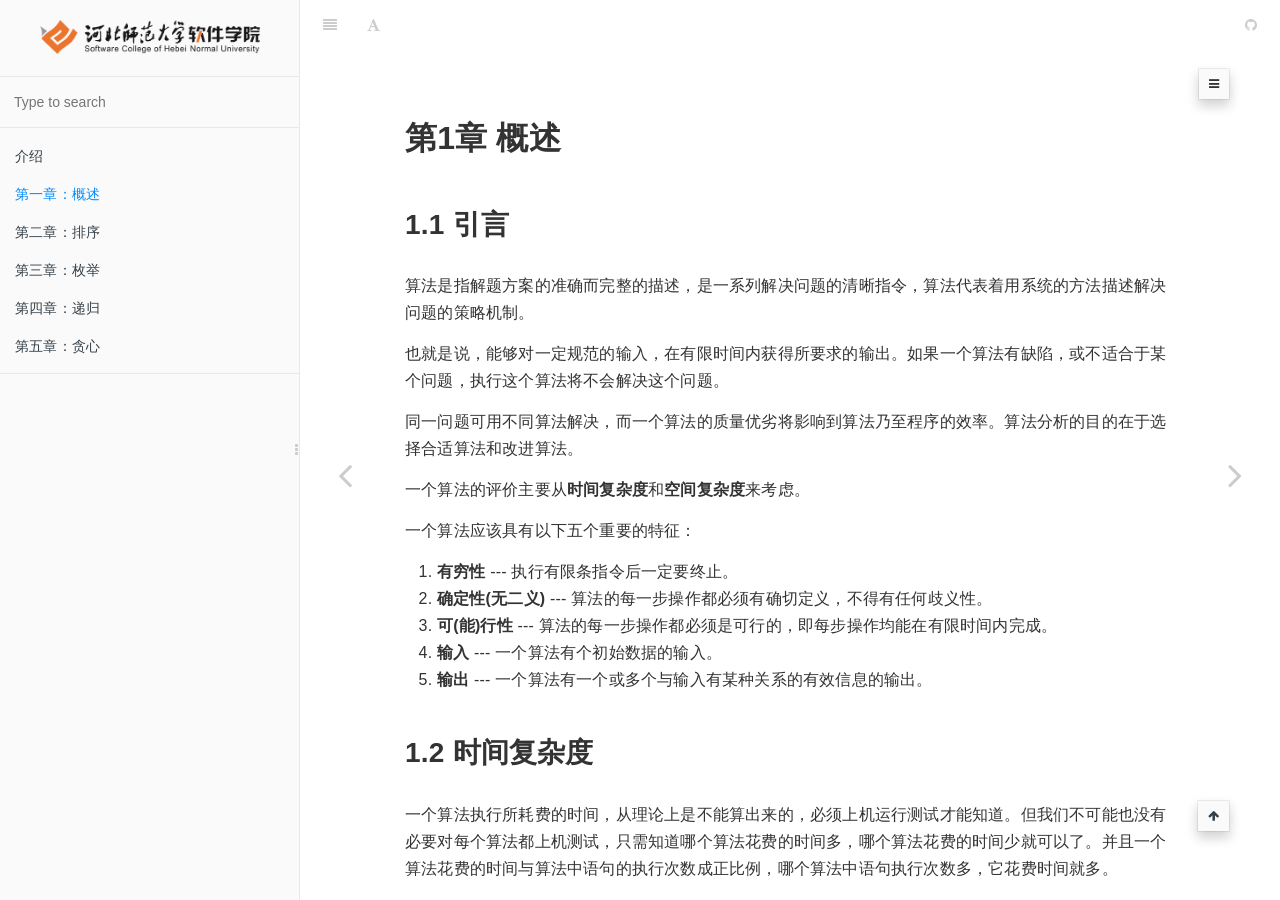
==== slides/ch01.html @ c321160a "add line no" ====
<!DOCTYPE HTML>
<html lang="zh-hans" >
    <head>
        <title>第一章：概述 · 算法分析与设计</title>
        <meta charset="UTF-8">
        <meta http-equiv="X-UA-Compatible" content="IE=edge" />
        <meta content="text/html; charset=utf-8" http-equiv="Content-Type">
        <meta name="description" content="">
        <meta name="generator" content="GitBook 3.0.0">
        <meta name="author" content="Eetze">
        
        
    
    <link rel="stylesheet" href="../gitbook/style.css">

    
            
                
                <link rel="stylesheet" href="../gitbook/gitbook-plugin-folding-chapters/folding-chapters.css">
                
            
                
                <link rel="stylesheet" href="../gitbook/gitbook-plugin-prism/prism-ghcolors.css">
                
            
                
                <link rel="stylesheet" href="../gitbook/gitbook-plugin-splitter/splitter.css">
                
            
                
                <link rel="stylesheet" href="../gitbook/gitbook-plugin-search-plus/search.css">
                
            
                
                <link rel="stylesheet" href="../gitbook/gitbook-plugin-anchor-navigation-ex/style/plugin.css">
                
            
                
                <link rel="stylesheet" href="../gitbook/gitbook-plugin-fancybox/jquery.fancybox.css">
                
            
                
                <link rel="stylesheet" href="../gitbook/gitbook-plugin-fancybox/jquery.fancybox-buttons.css">
                
            
                
                <link rel="stylesheet" href="../gitbook/gitbook-plugin-insert-logo-link-style/plugin.css">
                
            
                
                <link rel="stylesheet" href="../gitbook/gitbook-plugin-tbfed-pagefooter/footer.css">
                
            
                
                <link rel="stylesheet" href="../gitbook/gitbook-plugin-code/plugin.css">
                
            
                
                <link rel="stylesheet" href="../gitbook/gitbook-plugin-click-reveal/click_reveal.css">
                
            
                
                <link rel="stylesheet" href="../gitbook/gitbook-plugin-accordion/accordion.css">
                
            
                
                <link rel="stylesheet" href="../gitbook/gitbook-plugin-fontsettings/website.css">
                
            
        

    

    
        
        <link rel="stylesheet" href="../styles/website.css">
        
    

        
    
    
    
    <meta name="HandheldFriendly" content="true"/>
    <meta name="viewport" content="width=device-width, initial-scale=1, user-scalable=no">
    <meta name="apple-mobile-web-app-capable" content="yes">
    <meta name="apple-mobile-web-app-status-bar-style" content="black">
    <link rel="apple-touch-icon-precomposed" sizes="152x152" href="../gitbook/images/apple-touch-icon-precomposed-152.png">
    <link rel="shortcut icon" href="../gitbook/images/favicon.ico" type="image/x-icon">

    
    <link rel="next" href="ch02.html" />
    
    
    <link rel="prev" href="../" />
    

    
        <link rel="shortcut icon" href='../images/favicon.ico' type="image/x-icon">
    
    
        <link rel="bookmark" href='../images/favicon.ico' type="image/x-icon">
    
    
        <link rel="apple-touch-icon" href='../images/apple-touch-icon.png'>
    
    
        
        <link rel="apple-touch-icon" sizes="120x120" href="../images/apple-touch-icon-120x120.png">
        
        <link rel="apple-touch-icon" sizes="180x180" href="../images/apple-touch-icon-180x180.png">
        
    

    </head>
    <body>
        
<div class="book">
    <div class="book-summary">
        
            
<div id="book-search-input" role="search">
    <input type="text" placeholder="Type to search" />
</div>

            
                <nav role="navigation">
                


<ul class="summary">
    
    

    

    
        
        
    
        <li class="chapter " data-level="1" data-path="../">
            
                <a href="../">
            
                    
                    介绍
            
                </a>
            

            
        </li>
    
        <li class="chapter active" data-level="2" data-path="ch01.html">
            
                <a href="ch01.html">
            
                    
                    第一章：概述
            
                </a>
            

            
        </li>
    
        <li class="chapter " data-level="3" data-path="ch02.html">
            
                <a href="ch02.html">
            
                    
                    第二章：排序
            
                </a>
            

            
        </li>
    
        <li class="chapter " data-level="4" data-path="ch03.html">
            
                <a href="ch03.html">
            
                    
                    第三章：枚举
            
                </a>
            

            
        </li>
    
        <li class="chapter " data-level="5" data-path="ch04.html">
            
                <a href="ch04.html">
            
                    
                    第四章：递归
            
                </a>
            

            
        </li>
    
        <li class="chapter " data-level="6" data-path="ch05.html">
            
                <a href="ch05.html">
            
                    
                    第五章：贪心
            
                </a>
            

            
        </li>
    

    

    <li class="divider"></li>

    <li>
        <a href="https://www.gitbook.com" target="blank" class="gitbook-link">
            Published with GitBook
        </a>
    </li>
</ul>


                </nav>
            
        
    </div>

    <div class="book-body">
        
            <div class="body-inner">
                
                    

<div class="book-header" role="navigation">
    

    <!-- Title -->
    <h1>
        <i class="fa fa-circle-o-notch fa-spin"></i>
        <a href=".." >第一章：概述</a>
    </h1>
</div>




                    <div class="page-wrapper" tabindex="-1" role="main">
                        <div class="page-inner">
                            
<div class="search-plus" id="book-search-results">
    <div class="search-noresults">
    
                                <section class="normal markdown-section">
                                
                                <div id="anchor-navigation-ex-navbar"><i class="fa fa-navicon"></i><ul><li><span class="title-icon "></span><a href="#&#x7B2C;1&#x7AE0;-&#x6982;&#x8FF0;"><b></b>&#x7B2C;1&#x7AE0; &#x6982;&#x8FF0;</a></li><ul><li><span class="title-icon "></span><a href="#11-&#x5F15;&#x8A00;"><b></b>1.1 &#x5F15;&#x8A00;</a></li><li><span class="title-icon "></span><a href="#12-&#x65F6;&#x95F4;&#x590D;&#x6742;&#x5EA6;"><b></b>1.2 &#x65F6;&#x95F4;&#x590D;&#x6742;&#x5EA6;</a></li><li><span class="title-icon "></span><a href="#13-&#x65F6;&#x95F4;&#x590D;&#x6742;&#x5EA6;&#x63A8;&#x5BFC;&#x539F;&#x5219;"><b></b>1.3 &#x65F6;&#x95F4;&#x590D;&#x6742;&#x5EA6;&#x63A8;&#x5BFC;&#x539F;&#x5219;</a></li><li><span class="title-icon "></span><a href="#14-&#x4F8B;&#x9898;"><b></b>1.4 &#x4F8B;&#x9898;</a></li></ul></ul></div><a href="#&#x7B2C;1&#x7AE0;-&#x6982;&#x8FF0;" id="anchorNavigationExGoTop"><i class="fa fa-arrow-up"></i></a><h1 id="&#x7B2C;1&#x7AE0;-&#x6982;&#x8FF0;"><a name="&#x7B2C;1&#x7AE0;-&#x6982;&#x8FF0;" class="anchor-navigation-ex-anchor" href="#&#x7B2C;1&#x7AE0;-&#x6982;&#x8FF0;"><i class="fa fa-link" aria-hidden="true"></i></a>&#x7B2C;1&#x7AE0; &#x6982;&#x8FF0;</h1>
<h2 id="11-&#x5F15;&#x8A00;"><a name="11-&#x5F15;&#x8A00;" class="anchor-navigation-ex-anchor" href="#11-&#x5F15;&#x8A00;"><i class="fa fa-link" aria-hidden="true"></i></a>1.1 &#x5F15;&#x8A00;</h2>
<p>&#x7B97;&#x6CD5;&#x662F;&#x6307;&#x89E3;&#x9898;&#x65B9;&#x6848;&#x7684;&#x51C6;&#x786E;&#x800C;&#x5B8C;&#x6574;&#x7684;&#x63CF;&#x8FF0;&#xFF0C;&#x662F;&#x4E00;&#x7CFB;&#x5217;&#x89E3;&#x51B3;&#x95EE;&#x9898;&#x7684;&#x6E05;&#x6670;&#x6307;&#x4EE4;&#xFF0C;&#x7B97;&#x6CD5;&#x4EE3;&#x8868;&#x7740;&#x7528;&#x7CFB;&#x7EDF;&#x7684;&#x65B9;&#x6CD5;&#x63CF;&#x8FF0;&#x89E3;&#x51B3;&#x95EE;&#x9898;&#x7684;&#x7B56;&#x7565;&#x673A;&#x5236;&#x3002;</p>
<p>&#x4E5F;&#x5C31;&#x662F;&#x8BF4;&#xFF0C;&#x80FD;&#x591F;&#x5BF9;&#x4E00;&#x5B9A;&#x89C4;&#x8303;&#x7684;&#x8F93;&#x5165;&#xFF0C;&#x5728;&#x6709;&#x9650;&#x65F6;&#x95F4;&#x5185;&#x83B7;&#x5F97;&#x6240;&#x8981;&#x6C42;&#x7684;&#x8F93;&#x51FA;&#x3002;&#x5982;&#x679C;&#x4E00;&#x4E2A;&#x7B97;&#x6CD5;&#x6709;&#x7F3A;&#x9677;&#xFF0C;&#x6216;&#x4E0D;&#x9002;&#x5408;&#x4E8E;&#x67D0;&#x4E2A;&#x95EE;&#x9898;&#xFF0C;&#x6267;&#x884C;&#x8FD9;&#x4E2A;&#x7B97;&#x6CD5;&#x5C06;&#x4E0D;&#x4F1A;&#x89E3;&#x51B3;&#x8FD9;&#x4E2A;&#x95EE;&#x9898;&#x3002;</p>
<p>&#x540C;&#x4E00;&#x95EE;&#x9898;&#x53EF;&#x7528;&#x4E0D;&#x540C;&#x7B97;&#x6CD5;&#x89E3;&#x51B3;&#xFF0C;&#x800C;&#x4E00;&#x4E2A;&#x7B97;&#x6CD5;&#x7684;&#x8D28;&#x91CF;&#x4F18;&#x52A3;&#x5C06;&#x5F71;&#x54CD;&#x5230;&#x7B97;&#x6CD5;&#x4E43;&#x81F3;&#x7A0B;&#x5E8F;&#x7684;&#x6548;&#x7387;&#x3002;&#x7B97;&#x6CD5;&#x5206;&#x6790;&#x7684;&#x76EE;&#x7684;&#x5728;&#x4E8E;&#x9009;&#x62E9;&#x5408;&#x9002;&#x7B97;&#x6CD5;&#x548C;&#x6539;&#x8FDB;&#x7B97;&#x6CD5;&#x3002;</p>
<p>&#x4E00;&#x4E2A;&#x7B97;&#x6CD5;&#x7684;&#x8BC4;&#x4EF7;&#x4E3B;&#x8981;&#x4ECE;<strong>&#x65F6;&#x95F4;&#x590D;&#x6742;&#x5EA6;</strong>&#x548C;<strong>&#x7A7A;&#x95F4;&#x590D;&#x6742;&#x5EA6;</strong>&#x6765;&#x8003;&#x8651;&#x3002;</p>
<p>&#x4E00;&#x4E2A;&#x7B97;&#x6CD5;&#x5E94;&#x8BE5;&#x5177;&#x6709;&#x4EE5;&#x4E0B;&#x4E94;&#x4E2A;&#x91CD;&#x8981;&#x7684;&#x7279;&#x5F81;&#xFF1A;</p>
<ol>
<li><strong>&#x6709;&#x7A77;&#x6027;</strong> --- &#x6267;&#x884C;&#x6709;&#x9650;&#x6761;&#x6307;&#x4EE4;&#x540E;&#x4E00;&#x5B9A;&#x8981;&#x7EC8;&#x6B62;&#x3002;</li>
<li><strong>&#x786E;&#x5B9A;&#x6027;(&#x65E0;&#x4E8C;&#x4E49;)</strong> --- &#x7B97;&#x6CD5;&#x7684;&#x6BCF;&#x4E00;&#x6B65;&#x64CD;&#x4F5C;&#x90FD;&#x5FC5;&#x987B;&#x6709;&#x786E;&#x5207;&#x5B9A;&#x4E49;&#xFF0C;&#x4E0D;&#x5F97;&#x6709;&#x4EFB;&#x4F55;&#x6B67;&#x4E49;&#x6027;&#x3002;</li>
<li><strong>&#x53EF;(&#x80FD;)&#x884C;&#x6027;</strong> --- &#x7B97;&#x6CD5;&#x7684;&#x6BCF;&#x4E00;&#x6B65;&#x64CD;&#x4F5C;&#x90FD;&#x5FC5;&#x987B;&#x662F;&#x53EF;&#x884C;&#x7684;&#xFF0C;&#x5373;&#x6BCF;&#x6B65;&#x64CD;&#x4F5C;&#x5747;&#x80FD;&#x5728;&#x6709;&#x9650;&#x65F6;&#x95F4;&#x5185;&#x5B8C;&#x6210;&#x3002;</li>
<li><strong>&#x8F93;&#x5165;</strong> --- &#x4E00;&#x4E2A;&#x7B97;&#x6CD5;&#x6709;<script type="math/tex; ">n(n>=0)</script>&#x4E2A;&#x521D;&#x59CB;&#x6570;&#x636E;&#x7684;&#x8F93;&#x5165;&#x3002;</li>
<li><strong>&#x8F93;&#x51FA;</strong> --- &#x4E00;&#x4E2A;&#x7B97;&#x6CD5;&#x6709;&#x4E00;&#x4E2A;&#x6216;&#x591A;&#x4E2A;&#x4E0E;&#x8F93;&#x5165;&#x6709;&#x67D0;&#x79CD;&#x5173;&#x7CFB;&#x7684;&#x6709;&#x6548;&#x4FE1;&#x606F;&#x7684;&#x8F93;&#x51FA;&#x3002;</li>
</ol>
<h2 id="12-&#x65F6;&#x95F4;&#x590D;&#x6742;&#x5EA6;"><a name="12-&#x65F6;&#x95F4;&#x590D;&#x6742;&#x5EA6;" class="anchor-navigation-ex-anchor" href="#12-&#x65F6;&#x95F4;&#x590D;&#x6742;&#x5EA6;"><i class="fa fa-link" aria-hidden="true"></i></a>1.2 &#x65F6;&#x95F4;&#x590D;&#x6742;&#x5EA6;</h2>
<p>&#x4E00;&#x4E2A;&#x7B97;&#x6CD5;&#x6267;&#x884C;&#x6240;&#x8017;&#x8D39;&#x7684;&#x65F6;&#x95F4;&#xFF0C;&#x4ECE;&#x7406;&#x8BBA;&#x4E0A;&#x662F;&#x4E0D;&#x80FD;&#x7B97;&#x51FA;&#x6765;&#x7684;&#xFF0C;&#x5FC5;&#x987B;&#x4E0A;&#x673A;&#x8FD0;&#x884C;&#x6D4B;&#x8BD5;&#x624D;&#x80FD;&#x77E5;&#x9053;&#x3002;&#x4F46;&#x6211;&#x4EEC;&#x4E0D;&#x53EF;&#x80FD;&#x4E5F;&#x6CA1;&#x6709;&#x5FC5;&#x8981;&#x5BF9;&#x6BCF;&#x4E2A;&#x7B97;&#x6CD5;&#x90FD;&#x4E0A;&#x673A;&#x6D4B;&#x8BD5;&#xFF0C;&#x53EA;&#x9700;&#x77E5;&#x9053;&#x54EA;&#x4E2A;&#x7B97;&#x6CD5;&#x82B1;&#x8D39;&#x7684;&#x65F6;&#x95F4;&#x591A;&#xFF0C;&#x54EA;&#x4E2A;&#x7B97;&#x6CD5;&#x82B1;&#x8D39;&#x7684;&#x65F6;&#x95F4;&#x5C11;&#x5C31;&#x53EF;&#x4EE5;&#x4E86;&#x3002;&#x5E76;&#x4E14;&#x4E00;&#x4E2A;&#x7B97;&#x6CD5;&#x82B1;&#x8D39;&#x7684;&#x65F6;&#x95F4;&#x4E0E;&#x7B97;&#x6CD5;&#x4E2D;&#x8BED;&#x53E5;&#x7684;&#x6267;&#x884C;&#x6B21;&#x6570;&#x6210;&#x6B63;&#x6BD4;&#x4F8B;&#xFF0C;&#x54EA;&#x4E2A;&#x7B97;&#x6CD5;&#x4E2D;&#x8BED;&#x53E5;&#x6267;&#x884C;&#x6B21;&#x6570;&#x591A;&#xFF0C;&#x5B83;&#x82B1;&#x8D39;&#x65F6;&#x95F4;&#x5C31;&#x591A;&#x3002;</p>
<p>&#x6211;&#x4EEC;&#x628A;<strong>&#x95EE;&#x9898;&#x7684;&#x89C4;&#x6A21;</strong>&#x79F0;&#x4E4B;&#x4E3A;  <script type="math/tex; ">n</script> &#xFF0C;&#x4F8B;&#x5982;&#x6392;&#x5E8F;&#x95EE;&#x9898;&#x4E2D; <script type="math/tex; ">n</script> &#x4E3A;&#x6392;&#x5E8F;&#x5143;&#x7D20;&#x4E2A;&#x6570;&#x3001;&#x56FE;&#x7684;&#x95EE;&#x9898;&#x4E2D; <script type="math/tex; ">n</script> &#x662F;&#x56FE;&#x7684;&#x9876;&#x70B9;&#x6570;&#x3001;&#x77E9;&#x9635;&#x4E2D;&#x7684; <script type="math/tex; ">n</script> &#x4E3A;&#x77E9;&#x9635;&#x7684;&#x9636;&#x6570;&#x7B49;&#xFF0C;&#x5F53; <script type="math/tex; ">n</script> &#x4E0D;&#x65AD;&#x53D8;&#x5316;&#x65F6;&#xFF0C;&#x82B1;&#x8D39;&#x65F6;&#x95F4;&#x4E5F;&#x4F1A;&#x4E0D;&#x65AD;&#x53D8;&#x5316;&#xFF0C;&#x5F53;&#x6211;&#x4EEC;&#x60F3;&#x77E5;&#x9053;&#x5B83;&#x53D8;&#x5316;&#x65F6;&#x5448;&#x73B0;&#x4EC0;&#x4E48;&#x89C4;&#x5F8B;&#x65F6;&#xFF0C;&#x6211;&#x4EEC;&#x5F15;&#x5165;&#x65F6;&#x95F4;&#x590D;&#x6742;&#x5EA6;&#x6982;&#x5FF5;&#x3002; </p>
<p>&#x4E00;&#x822C;&#x60C5;&#x51B5;&#x4E0B;&#xFF0C;&#x7B97;&#x6CD5;&#x4E2D;&#x57FA;&#x672C;&#x64CD;&#x4F5C;&#x91CD;&#x590D;&#x6267;&#x884C;&#x7684;&#x6B21;&#x6570;&#x662F;&#x95EE;&#x9898;&#x89C4;&#x6A21; <script type="math/tex; ">n</script> &#x7684;&#x67D0;&#x4E2A;&#x51FD;&#x6570;<script type="math/tex; ">f(n)</script>&#xFF0C;&#x7B97;&#x6CD5;&#x7684;&#x65F6;&#x95F4;&#x5EA6;&#x91CF;&#x8BB0;&#x4F5C;
<script type="math/tex; ">
T(n) = O(f(n))
</script>
&#x8868;&#x793A;&#x968F;&#x7740;&#x95EE;&#x9898;&#x89C4;&#x6A21; <script type="math/tex; ">n</script> &#x7684;&#x589E;&#x5927;&#xFF0C;&#x7B97;&#x6CD5;&#x6267;&#x884C;&#x65F6;&#x95F4;&#x7684;&#x589E;&#x957F;&#x7387;&#x548C; <script type="math/tex; ">f(n)</script> &#x7684;&#x589E;&#x957F;&#x7387;&#x76F8;&#x540C;&#xFF0C;&#x79F0;&#x4F5C;&#x7B97;&#x6CD5;&#x7684;<strong>&#x6E10;&#x8FDB;&#x65F6;&#x95F4;&#x590D;&#x6742;&#x5EA6;</strong>&#xFF0C;&#x7B80;&#x79F0;<strong>&#x65F6;&#x95F4;&#x590D;&#x6742;&#x5EA6;</strong>&#x3002;</p>
<h2 id="13-&#x65F6;&#x95F4;&#x590D;&#x6742;&#x5EA6;&#x63A8;&#x5BFC;&#x539F;&#x5219;"><a name="13-&#x65F6;&#x95F4;&#x590D;&#x6742;&#x5EA6;&#x63A8;&#x5BFC;&#x539F;&#x5219;" class="anchor-navigation-ex-anchor" href="#13-&#x65F6;&#x95F4;&#x590D;&#x6742;&#x5EA6;&#x63A8;&#x5BFC;&#x539F;&#x5219;"><i class="fa fa-link" aria-hidden="true"></i></a>1.3 &#x65F6;&#x95F4;&#x590D;&#x6742;&#x5EA6;&#x63A8;&#x5BFC;&#x539F;&#x5219;</h2>
<ol>
<li>&#x5982;&#x679C;&#x8FD0;&#x884C;&#x65F6;&#x95F4;&#x662F;&#x5E38;&#x6570;&#x91CF;&#x7EA7;&#xFF0C;&#x7528;&#x5E38;&#x6570;1&#x8868;&#x793A;&#xFF1B;</li>
<li>&#x53EA;&#x4FDD;&#x7559;&#x65F6;&#x95F4;&#x51FD;&#x6570;&#x4E2D;&#x7684;&#x6700;&#x9AD8;&#x9636;&#x9879;&#xFF1B;</li>
<li>&#x5982;&#x679C;&#x6700;&#x9AD8;&#x9636;&#x9879;&#x5B58;&#x5728;&#xFF0C;&#x5219;&#x7701;&#x53BB;&#x6700;&#x9AD8;&#x9636;&#x9879;&#x524D;&#x9762;&#x7684;&#x7CFB;&#x6570;&#x3002;</li>
</ol>
<h2 id="14-&#x4F8B;&#x9898;"><a name="14-&#x4F8B;&#x9898;" class="anchor-navigation-ex-anchor" href="#14-&#x4F8B;&#x9898;"><i class="fa fa-link" aria-hidden="true"></i></a>1.4 &#x4F8B;&#x9898;</h2>
<blockquote>
<p>&#x95EE;&#x9898;&#xFF1A;&#x4E00;&#x4E2A;&#x6709;&#x5E8F;&#x6570;&#x7EC4;A&#xFF0C;&#x53E6;&#x4E00;&#x4E2A;&#x65E0;&#x5E8F;&#x6570;&#x7EC4;B&#xFF0C;&#x8BF7;&#x6253;&#x5370;B&#x4E2D;&#x7684;&#x6240;&#x6709;&#x4E0D;&#x5728;A&#x4E2D;&#x7684;&#x6570;&#xFF0C;A&#x6570;&#x7EC4;&#x957F;&#x5EA6;&#x4E3A;N&#xFF0C;B&#x6570;&#x7EC4;&#x957F;&#x5EA6;&#x4E3A;M&#x3002;</p>
</blockquote>
<ul>
<li><p>&#x7B97;&#x6CD5;1&#xFF1A;&#x5BF9;&#x4E8E;&#x6570;&#x7EC4;B&#x4E2D;&#x7684;&#x6BCF;&#x4E00;&#x4E2A;&#x6570;&#xFF0C;&#x90FD;&#x5728;A&#x4E2D;&#x901A;&#x8FC7;&#x904D;&#x5386;&#x7684;&#x65B9;&#x5F0F;&#x627E;&#x4E00;&#x4E0B;&#x3002;</p>
</li>
<li><p>&#x7B97;&#x6CD5;2&#xFF1A;&#x5BF9;&#x4E8E;&#x6570;&#x7EC4;B&#x4E2D;&#x7684;&#x6BCF;&#x4E00;&#x4E2A;&#x6570;&#xFF0C;&#x90FD;&#x5728;A&#x4E2D;&#x901A;&#x8FC7;&#x4E8C;&#x5206;&#x7684;&#x65B9;&#x5F0F;&#x627E;&#x4E00;&#x4E0B;&#x3002;</p>
</li>
<li><p>&#x7B97;&#x6CD5;3&#xFF1A;&#x5148;&#x628A;&#x6570;&#x7EC4;B&#x6392;&#x5E8F;&#xFF0C;&#x7136;&#x540E;&#x7528;&#x7C7B;&#x4F3C;&#x5916;&#x6392;&#x7684;&#x65B9;&#x5F0F;&#x6253;&#x5370;&#x6240;&#x6709;&#x4E0D;&#x5728;A&#x4E2D;&#x51FA;&#x73B0;&#x7684;&#x6570;&#x3002;</p>
</li>
</ul>
<p>&#x65F6;&#x95F4;&#x590D;&#x6742;&#x5EA6;&#xFF1A;</p>
<ul>
<li>&#x7B97;&#x6CD5;1&#x65F6;&#x95F4;&#x590D;&#x6742;&#x5EA6;&#xFF1A;<script type="math/tex; ">O(M*N)</script></li>
<li>&#x7B97;&#x6CD5;2&#x65F6;&#x95F4;&#x590D;&#x6742;&#x5EA6;&#xFF1A;<script type="math/tex; ">O(M*\log_2^N)</script></li>
<li><p>&#x7B97;&#x6CD5;3&#x65F6;&#x95F4;&#x590D;&#x6742;&#x5EA6;&#xFF1A;<script type="math/tex; ">O(M*\log_2^M + M + N)</script></p>
<ul>
<li><p>&#x5BF9;&#x6570;&#x7EC4;A&#x4E2D;M&#x4E2A;&#x6570;&#x6392;&#x5E8F;&#x65F6;&#x95F4;&#x590D;&#x6742;&#x5EA6;&#xFF1A;<script type="math/tex; ">O(M*\log_2^M)</script></p>
</li>
<li><p>&#x7C7B;&#x4F3C;&#x4E8E;&#x5916;&#x6392;&#x65B9;&#x5F0F;&#x6253;&#x5370;&#x4E0D;&#x5728;&#x6570;&#x7EC4;A&#x4E2D;&#x7684;&#x6570;&#x65F6;&#x95F4;&#x590D;&#x6742;&#x5EA6;&#xFF1A;<script type="math/tex; ">O(M+N)</script></p>
<p>&#x4F8B;&#x5982;&#xFF1A;A[1, 3, 4, 5, 6]&#x3001;B[8, 2, 5, 3]&#xFF0C;B&#x6392;&#x5E8F;&#x540E;&#x53D8;&#x4E3A;[2, 3, 5, 8]&#x3002;</p>
<pre class="language-"><code>   i
   &#x2193;
A: 1  3  4  5  6
B: 2  3  5  8
   &#x2191;
   j
</code></pre><pre class="language-"><code class="lang-cpp"><span class="token keyword">for</span><span class="token punctuation">(</span>i<span class="token operator">=</span><span class="token number">0</span><span class="token punctuation">,</span>j<span class="token operator">=</span><span class="token number">0</span><span class="token punctuation">;</span> i<span class="token operator">&lt;</span>A<span class="token punctuation">.</span>length <span class="token operator">&amp;&amp;</span> j<span class="token operator">&lt;</span>B<span class="token punctuation">.</span>length<span class="token punctuation">;</span> <span class="token punctuation">)</span> <span class="token punctuation">{</span>
    <span class="token keyword">if</span> <span class="token punctuation">(</span>B<span class="token punctuation">[</span>j<span class="token punctuation">]</span> <span class="token operator">&lt;</span> A<span class="token punctuation">[</span>i<span class="token punctuation">]</span><span class="token punctuation">)</span>
        &#x6253;&#x5370;B<span class="token punctuation">[</span>j<span class="token punctuation">]</span><span class="token punctuation">,</span> j<span class="token operator">++</span>
    <span class="token keyword">else</span> <span class="token keyword">if</span> <span class="token punctuation">(</span>B<span class="token punctuation">[</span>j<span class="token punctuation">]</span> <span class="token operator">==</span> A<span class="token punctuation">[</span>i<span class="token punctuation">]</span><span class="token punctuation">)</span>
        i<span class="token operator">++</span><span class="token punctuation">,</span> j<span class="token operator">++</span>
    <span class="token keyword">else</span>
        i<span class="token operator">++</span>
<span class="token punctuation">}</span>
<span class="token keyword">if</span><span class="token punctuation">(</span>i<span class="token operator">&gt;=</span>A<span class="token punctuation">.</span>length<span class="token punctuation">)</span>
    &#x6253;&#x5370;B<span class="token punctuation">[</span>j<span class="token punctuation">]</span>&#x540E;&#x9762;&#x6240;&#x6709;&#x5143;&#x7D20;<span class="token punctuation">;</span>
</code></pre>
</li>
</ul>
</li>
</ul>
<footer class="page-footer"><span class="copyright">Copyright &#xA9; eetze 2019 all right reserved&#xFF0C;powered by Gitbook</span><span class="footer-modification">File Modify: 
2019-10-06 17:10:55
</span></footer>
                                
                                </section>
                            
    </div>
    <div class="search-results">
        <div class="has-results">
            
            <h1 class="search-results-title"><span class='search-results-count'></span> results matching "<span class='search-query'></span>"</h1>
            <ul class="search-results-list"></ul>
            
        </div>
        <div class="no-results">
            
            <h1 class="search-results-title">No results matching "<span class='search-query'></span>"</h1>
            
        </div>
    </div>
</div>

                        </div>
                    </div>
                
            </div>

            
                
                <a href="../" class="navigation navigation-prev " aria-label="Previous page: 介绍">
                    <i class="fa fa-angle-left"></i>
                </a>
                
                
                <a href="ch02.html" class="navigation navigation-next " aria-label="Next page: 第二章：排序">
                    <i class="fa fa-angle-right"></i>
                </a>
                
            
        
    </div>

    <script>
        var gitbook = gitbook || [];
        gitbook.push(function() {
            gitbook.page.hasChanged({"page":{"title":"第一章：概述","level":"2","depth":0,"next":{"title":"第二章：排序","level":"3","depth":0,"path":"slides/ch02.md","ref":"slides/ch02.md","articles":[]},"previous":{"title":"介绍","level":"1","depth":0,"path":"README.md","ref":"README.md","articles":[]},"dir":"ltr"},"config":{"plugins":["favicon","-sharing","folding-chapters","-highlight","prism","prism-themes","splitter","-lunr","-search","search-plus","github","anchor-navigation-ex","fancybox","insert-logo-link-style","mathjax","tbfed-pagefooter@^0.0.1","code","click-reveal","accordion","livereload"],"styles":{"website":"styles/website.css"},"pluginsConfig":{"tbfed-pagefooter":{"copyright":"Copyright © eetze 2019"},"prism":{"css":["prism-themes/themes/prism-ghcolors.css"],"lang":{"Java":"java","XML":"xml"}},"fancybox":{"helpers":{"buttons":{}}},"github":{"url":"https://github.com/edu2act/course-algorithm"},"livereload":{},"splitter":{},"accordion":{},"insert-logo-link-style":{"src":"images/logo.png","style":"background: none; width: 220px;","link":"http://github.com/edu2act","target":""},"code":{"copyButtons":true},"fontsettings":{"theme":"white","family":"sans","size":2},"folding-chapters":{},"click-reveal":{},"anchor-navigation-ex":{"associatedWithSummary":false,"showLevel":false,"multipleH1":false,"float":{"floatIcon":"fa fa-navicon","level1Icon":"","level2Icon":"","level3Icon":"","showLevelIcon":false},"mode":"float","pageTop":{"level1Icon":"","level2Icon":"","level3Icon":"","showLevelIcon":false},"printLog":false,"showGoTop":true},"favicon":{"shortcut":"images/favicon.ico","bookmark":"images/favicon.ico","appleTouch":"images/apple-touch-icon.png","appleTouchMore":{"120x120":"images/apple-touch-icon-120x120.png","180x180":"images/apple-touch-icon-180x180.png"}},"prism-themes":{},"mathjax":{"forceSVG":false,"version":"2.6-latest"},"theme-default":{"showLevel":false,"styles":{"website":"styles/website.css","pdf":"styles/pdf.css","epub":"styles/epub.css","mobi":"styles/mobi.css","ebook":"styles/ebook.css","print":"styles/print.css"}},"search-plus":{}},"theme":"default","author":"Eetze","pdf":{"pageNumbers":true,"fontSize":12,"fontFamily":"Arial","paperSize":"a4","chapterMark":"pagebreak","pageBreaksBefore":"/","margin":{"right":62,"left":62,"top":56,"bottom":56}},"structure":{"langs":"LANGS.md","readme":"README.md","glossary":"GLOSSARY.md","summary":"SUMMARY.md"},"variables":{},"title":"算法分析与设计","language":"zh-hans","gitbook":">=3.0.0","description":"算法分析与设计"},"file":{"path":"slides/ch01.md","mtime":"2019-10-06T09:10:55.031Z","type":"markdown"},"gitbook":{"version":"3.0.0","time":"2019-10-08T08:25:21.121Z"},"basePath":"..","book":{"language":""}});
        });
    </script>
</div>

        
    <script src="../gitbook/gitbook.js"></script>
    <script src="../gitbook/theme.js"></script>
    
        
        <script src="../gitbook/gitbook-plugin-folding-chapters/folding-chapters.js"></script>
        
    
        
        <script src="../gitbook/gitbook-plugin-splitter/splitter.js"></script>
        
    
        
        <script src="../gitbook/gitbook-plugin-search-plus/jquery.mark.min.js"></script>
        
    
        
        <script src="../gitbook/gitbook-plugin-search-plus/search.js"></script>
        
    
        
        <script src="../gitbook/gitbook-plugin-github/plugin.js"></script>
        
    
        
        <script src="../gitbook/gitbook-plugin-fancybox/jquery.min.js"></script>
        
    
        
        <script src="../gitbook/gitbook-plugin-fancybox/jquery.mousewheel.pack.js"></script>
        
    
        
        <script src="../gitbook/gitbook-plugin-fancybox/jquery.fancybox.pack.js"></script>
        
    
        
        <script src="../gitbook/gitbook-plugin-fancybox/jquery.fancybox-buttons.js"></script>
        
    
        
        <script src="../gitbook/gitbook-plugin-fancybox/plugin.js"></script>
        
    
        
        <script src="../gitbook/gitbook-plugin-insert-logo-link-style/plugin.js"></script>
        
    
        
        <script src="https://cdn.mathjax.org/mathjax/2.6-latest/MathJax.js?config=TeX-AMS-MML_HTMLorMML"></script>
        
    
        
        <script src="../gitbook/gitbook-plugin-mathjax/plugin.js"></script>
        
    
        
        <script src="../gitbook/gitbook-plugin-code/plugin.js"></script>
        
    
        
        <script src="../gitbook/gitbook-plugin-click-reveal/click_reveal.js"></script>
        
    
        
        <script src="../gitbook/gitbook-plugin-accordion/accordionSelector.js"></script>
        
    
        
        <script src="../gitbook/gitbook-plugin-livereload/plugin.js"></script>
        
    
        
        <script src="../gitbook/gitbook-plugin-fontsettings/buttons.js"></script>
        
    

    </body>
</html>
---- gitbook/gitbook-plugin-folding-chapters/folding-chapters.css ----
.book .book-summary .chapter > .articles {
	overflow: hidden;
	max-height: 0px;
}

.book .book-summary .chapter.expanded > .articles {
	max-height: 9999px;
}

.book .book-summary ul.summary li a,
.book .book-summary ul.summary li span {
	cursor: pointer;
}

.book .book-summary .exc-trigger:before {
  	content: "\f054";
}

.book .book-summary .expanded > a .exc-trigger:before,
.book .book-summary .expanded > span .exc-trigger:before {
	content: "\f078";
}
---- gitbook/gitbook-plugin-splitter/splitter.css ----
.divider-content-summary {
    position: absolute;
    top: 0;
    right: 0;
    height: 100%;
    width: 5px;
	display: table;
	cursor: col-resize;
    color: #ccc;
    -webkit-transition: color 350ms ease;
    -moz-transition: color 350ms ease;
    -o-transition: color 350ms ease;
    transition: color 350ms ease
}
.divider-content-summary:hover {
    color: #444;
}
    .divider-content-summary__icon {
        display: table-cell;
        vertical-align: middle;
        text-align: center;
    }
---- gitbook/gitbook-plugin-search-plus/search.css ----
/*
    This CSS only styled the search results section, not the search input
    It defines the basic interraction to hide content when displaying results, etc
*/
#book-search-input {
  background: inherit;
}
#book-search-results .search-results {
  display: none;
}
#book-search-results .search-results ul.search-results-list {
  list-style-type: none;
  padding-left: 0;
}
#book-search-results .search-results ul.search-results-list li {
  margin-bottom: 1.5rem;
  padding-bottom: 0.5rem;
  /* Highlight results */
}
#book-search-results .search-results ul.search-results-list li p em {
  background-color: rgba(255, 220, 0, 0.4);
  font-style: normal;
}
#book-search-results .search-results .no-results {
  display: none;
}
#book-search-results.open .search-results {
  display: block;
}
#book-search-results.open .search-noresults {
  display: none;
}
#book-search-results.no-results .search-results .has-results {
  display: none;
}
#book-search-results.no-results .search-results .no-results {
  display: block;
}
#book-search-results span.search-highlight-keyword {
  background: #ff0;
}
#book-search-results.search-plus .search-results .has-results .search-results-item {
  color: inherit;
}
---- gitbook/gitbook-plugin-anchor-navigation-ex/style/plugin.css ----
/** 浮动导航 */
#anchor-navigation-ex-navbar {
    background-color: #fafafa;
    border: 1px solid rgba(0, 0, 0, .07);
    border-radius: 1px;
    -webkit-box-shadow: 0 6px 12px rgba(0, 0, 0, .175);
    box-shadow: 0 6px 12px rgba(0, 0, 0, .175);
    background-clip: padding-box;
    padding: 5px 10px;
    position: fixed;
    /*background-color: rgba(255,255,255,0.98);*/
    right: 50px;
    top: 68px;
    font-size: 12px;
    white-space: nowrap;
    z-index: 999;
    cursor: pointer;
    text-align: right;
    max-height: 70%;
    overflow-y: auto;
    overflow-x: hidden;
}

#anchor-navigation-ex-navbar ul {
    display: none;
    text-align: left;
    padding-right: 10px;
    padding-left: 10px;
    list-style-type: none;
}

#anchor-navigation-ex-navbar:hover ul {
    display: block;
}

#anchor-navigation-ex-navbar ul li a {
    text-decoration: none;
    border-bottom: none;
    font-size: 14px;
    color: #364149;
    background: 0 0;
    text-overflow: ellipsis;
    overflow: hidden;
    white-space: nowrap;
    position: relative;
}

#anchor-navigation-ex-navbar ul li a:hover {
    text-decoration: underline;
}

#anchor-navigation-ex-navbar ul li .title-icon {
    padding-right: 4px;
}

/*对应官网皮肤主题颜色*/
.book.color-theme-1 #anchor-navigation-ex-navbar {
    background-color: #111111;
    border-color: #7e888b;
    color: #afa790;
}

.book.color-theme-1 #anchor-navigation-ex-navbar ul li a {
    color: #877f6a;
}

.book.color-theme-2 #anchor-navigation-ex-navbar {
    background-color: #2d3143;
    border-color: #272a3a;
    color: #bcc1d2;
}

.book.color-theme-2 #anchor-navigation-ex-navbar ul li a {
    color: #c1c6d7;
}

/* 返回顶部 */
#anchorNavigationExGoTop {
    position: fixed;
    right: 50px;
    bottom: 68px;
    background-color: #fafafa;
    border: 1px solid rgba(0, 0, 0, .07);
    border-radius: 1px;
    -webkit-box-shadow: 0 6px 12px rgba(0, 0, 0, .175);
    box-shadow: 0 6px 12px rgba(0, 0, 0, .175);
    background-clip: padding-box;
    z-index: 999;
    cursor: pointer;
    font-size: 12px;
    padding: 5px 10px;
    color: #364149;
}
/*对应官网皮肤主题颜色*/
.book.color-theme-1 #anchorNavigationExGoTop {
    background-color: #111111;
    border-color: #7e888b;
    color: #afa790;
}

.book.color-theme-2 #anchorNavigationExGoTop {
    background-color: #2d3143;
    border-color: #272a3a;
    color: #bcc1d2;
}

a.anchor-navigation-ex-anchor {
    color: inherit !important;
    display: none;
    margin-left: -30px;
    padding-left: 40px;
    cursor: pointer;
    position: absolute;
    top: 0;
    left: 0;
    bottom: 0;
}

a.anchor-navigation-ex-anchor i {
    margin-left: -30px;
    /*color: #000;*/
    vertical-align: middle;
    font-size: 16px !important;
}

h1, h2, h3, h4, h5, h6 {
    position: relative;
}

h1:hover a.anchor-navigation-ex-anchor, h2:hover a.anchor-navigation-ex-anchor, h3:hover a.anchor-navigation-ex-anchor,
h4:hover a.anchor-navigation-ex-anchor, h5:hover a.anchor-navigation-ex-anchor, h6:hover a.anchor-navigation-ex-anchor {
    display: inline-block;
}

.book .book-body .page-wrapper .page-inner section.normal {
    overflow: visible;
}

/* 页面内顶部固定导航  */
#anchor-navigation-ex-pagetop-navbar{
    border: 1px solid rgba(0, 0, 0, .07);
    border-radius: 1px;
    background-clip: padding-box;
    padding: 5px 10px;
    background-color: #fafafa;
    font-size: 12px;
}

#anchor-navigation-ex-pagetop-navbar ul {
    text-align: left;
    padding-right: 10px;
    padding-left: 10px;
    list-style-type: none;
}

#anchor-navigation-ex-pagetop-navbar:hover ul {
    display: block;
}

#anchor-navigation-ex-pagetop-navbar ul li a {
    text-decoration: none;
    border-bottom: none;
    font-size: 14px;
    color: #364149;
    background: 0 0;
    text-overflow: ellipsis;
    overflow: hidden;
    white-space: nowrap;
    position: relative;
}

#anchor-navigation-ex-pagetop-navbar ul li a:hover {
    text-decoration: underline;
}

#anchor-navigation-ex-pagetop-navbar ul li .title-icon {
    padding-right: 4px;
}

/*对应官网皮肤主题颜色*/
.book.color-theme-1 #anchor-navigation-ex-pagetop-navbar {
    background-color: #111111;
    border-color: #7e888b;
    color: #afa790;
}

.book.color-theme-1 #anchor-navigation-ex-pagetop-navbar ul li a {
    color: #877f6a;
}

.book.color-theme-2 #anchor-navigation-ex-pagetop-navbar {
    background-color: #2d3143;
    border-color: #272a3a;
    color: #bcc1d2;
}

.book.color-theme-2 #anchor-navigation-ex-pagetop-navbar ul li a {
    color: #c1c6d7;
}
---- gitbook/gitbook-plugin-insert-logo-link-style/plugin.css ----
.book .book-summary .book-logo {
    display: block;
    text-align: center;
    padding: 20px;
}
---- gitbook/gitbook-plugin-tbfed-pagefooter/footer.css ----
.page-footer {
  margin-top: 50px;
  border-top: 1px solid #ccc;
  overflow: hidden;
  padding: 10px 0;
  font-size: 12px;
  color: #808080;
}
.page-footer a {
  color: #808080!important;
  text-decoration: underline!important;
}
.footer-modification {
  float: right;
}
---- gitbook/gitbook-plugin-code/plugin.css ----
#code-textarea {
  height: 0;
  position: fixed;
  top: -1000px;
  width: 0;
}

.code-wrapper {
  position: relative;
}

.code-wrapper i {
  color: #c1c7cd;
  cursor: pointer;
  font-size: 12px;
  font-weight: bold;
  position: absolute;
  right: 1em;
  top: 1em;
}

.code-wrapper pre {
  background: #f7f8f9;
  border-radius: 3px;
  counter-reset: line;
  font-size: 15px;
}

.code-wrapper pre > code > span.code-line:before {
  counter-increment: line;
  color: #c1c7cd;
  content: counter(line);
  display: inline-block;
  font-size: 12px;
  margin-right: 1.5em;
  width: 1em;
}
---- gitbook/gitbook-plugin-accordion/accordion.css ----
.accordion {
	max-height: 500px;
	margin-bottom: 5px;
	border: 1px solid #e8e8e8;
	overflow: hidden;
	transition: max-height 250ms ease-out;
}

.accordionClose {
	max-height: 32px;
}

.accordionButton {
	display: flex;
	justify-content: space-between;
	height: 30px;
	padding: 2px 10px 0px 10px;
	background-color: #fafafa;
	border: 0px;
	text-align: left;
	cursor: pointer;
}

.accordionTitle {
	display: flex;
	align-items: center;
	color: #808080;
}

.accordionSpinnerBox {
	padding-top: 10px;
	transform: rotate(0deg);
	transition: all 250ms linear;
}


.accordionClose .accordionSpinnerBox {
	transform: rotate(-180deg);
	padding-top: 13px;
}

.accordionSpinner {
	width: 10px;
	height: 10px;
	border-left: 2px solid black;
	border-top: 2px solid black;
	transform: rotate(45deg);
}

.accordionContent {
	margin: 10px;
	min-height: 10px;
	max-height: 450px;
	overflow: auto;
}
---- gitbook/gitbook-plugin-fontsettings/website.css ----
/*
 * Theme 1
 */
.color-theme-1 .dropdown-menu {
  background-color: #111111;
  border-color: #7e888b;
}
.color-theme-1 .dropdown-menu .dropdown-caret .caret-inner {
  border-bottom: 9px solid #111111;
}
.color-theme-1 .dropdown-menu .buttons {
  border-color: #7e888b;
}
.color-theme-1 .dropdown-menu .button {
  color: #afa790;
}
.color-theme-1 .dropdown-menu .button:hover {
  color: #73553c;
}
/*
 * Theme 2
 */
.color-theme-2 .dropdown-menu {
  background-color: #2d3143;
  border-color: #272a3a;
}
.color-theme-2 .dropdown-menu .dropdown-caret .caret-inner {
  border-bottom: 9px solid #2d3143;
}
.color-theme-2 .dropdown-menu .buttons {
  border-color: #272a3a;
}
.color-theme-2 .dropdown-menu .button {
  color: #62677f;
}
.color-theme-2 .dropdown-menu .button:hover {
  color: #f4f4f5;
}
.book .book-header .font-settings .font-enlarge {
  line-height: 30px;
  font-size: 1.4em;
}
.book .book-header .font-settings .font-reduce {
  line-height: 30px;
  font-size: 1em;
}
.book.color-theme-1 .book-body {
  color: #704214;
  background: #f3eacb;
}
.book.color-theme-1 .book-body .page-wrapper .page-inner section {
  background: #f3eacb;
}
.book.color-theme-2 .book-body {
  color: #bdcadb;
  background: #1c1f2b;
}
.book.color-theme-2 .book-body .page-wrapper .page-inner section {
  background: #1c1f2b;
}
.book.font-size-0 .book-body .page-inner section {
  font-size: 1.2rem;
}
.book.font-size-1 .book-body .page-inner section {
  font-size: 1.4rem;
}
.book.font-size-2 .book-body .page-inner section {
  font-size: 1.6rem;
}
.book.font-size-3 .book-body .page-inner section {
  font-size: 2.2rem;
}
.book.font-size-4 .book-body .page-inner section {
  font-size: 4rem;
}
.book.font-family-0 {
  font-family: Georgia, serif;
}
.book.font-family-1 {
  font-family: "Helvetica Neue", Helvetica, Arial, sans-serif;
}
.book.color-theme-1 .book-body .page-wrapper .page-inner section.normal {
  color: #704214;
}
.book.color-theme-1 .book-body .page-wrapper .page-inner section.normal a {
  color: inherit;
}
.book.color-theme-1 .book-body .page-wrapper .page-inner section.normal h1,
.book.color-theme-1 .book-body .page-wrapper .page-inner section.normal h2,
.book.color-theme-1 .book-body .page-wrapper .page-inner section.normal h3,
.book.color-theme-1 .book-body .page-wrapper .page-inner section.normal h4,
.book.color-theme-1 .book-body .page-wrapper .page-inner section.normal h5,
.book.color-theme-1 .book-body .page-wrapper .page-inner section.normal h6 {
  color: inherit;
}
.book.color-theme-1 .book-body .page-wrapper .page-inner section.normal h1,
.book.color-theme-1 .book-body .page-wrapper .page-inner section.normal h2 {
  border-color: inherit;
}
.book.color-theme-1 .book-body .page-wrapper .page-inner section.normal h6 {
  color: inherit;
}
.book.color-theme-1 .book-body .page-wrapper .page-inner section.normal hr {
  background-color: inherit;
}
.book.color-theme-1 .book-body .page-wrapper .page-inner section.normal blockquote {
  border-color: inherit;
}
.book.color-theme-1 .book-body .page-wrapper .page-inner section.normal pre,
.book.color-theme-1 .book-body .page-wrapper .page-inner section.normal code {
  background: #fdf6e3;
  color: #657b83;
  border-color: #f8df9c;
}
.book.color-theme-1 .book-body .page-wrapper .page-inner section.normal .highlight {
  background-color: inherit;
}
.book.color-theme-1 .book-body .page-wrapper .page-inner section.normal table th,
.book.color-theme-1 .book-body .page-wrapper .page-inner section.normal table td {
  border-color: #f5d06c;
}
.book.color-theme-1 .book-body .page-wrapper .page-inner section.normal table tr {
  color: inherit;
  background-color: #fdf6e3;
  border-color: #444444;
}
.book.color-theme-1 .book-body .page-wrapper .page-inner section.normal table tr:nth-child(2n) {
  background-color: #fbeecb;
}
.book.color-theme-2 .book-body .page-wrapper .page-inner section.normal {
  color: #bdcadb;
}
.book.color-theme-2 .book-body .page-wrapper .page-inner section.normal a {
  color: #3eb1d0;
}
.book.color-theme-2 .book-body .page-wrapper .page-inner section.normal h1,
.book.color-theme-2 .book-body .page-wrapper .page-inner section.normal h2,
.book.color-theme-2 .book-body .page-wrapper .page-inner section.normal h3,
.book.color-theme-2 .book-body .page-wrapper .page-inner section.normal h4,
.book.color-theme-2 .book-body .page-wrapper .page-inner section.normal h5,
.book.color-theme-2 .book-body .page-wrapper .page-inner section.normal h6 {
  color: #fffffa;
}
.book.color-theme-2 .book-body .page-wrapper .page-inner section.normal h1,
.book.color-theme-2 .book-body .page-wrapper .page-inner section.normal h2 {
  border-color: #373b4e;
}
.book.color-theme-2 .book-body .page-wrapper .page-inner section.normal h6 {
  color: #373b4e;
}
.book.color-theme-2 .book-body .page-wrapper .page-inner section.normal hr {
  background-color: #373b4e;
}
.book.color-theme-2 .book-body .page-wrapper .page-inner section.normal blockquote {
  border-color: #373b4e;
}
.book.color-theme-2 .book-body .page-wrapper .page-inner section.normal pre,
.book.color-theme-2 .book-body .page-wrapper .page-inner section.normal code {
  color: #9dbed8;
  background: #2d3143;
  border-color: #2d3143;
}
.book.color-theme-2 .book-body .page-wrapper .page-inner section.normal .highlight {
  background-color: #282a39;
}
.book.color-theme-2 .book-body .page-wrapper .page-inner section.normal table th,
.book.color-theme-2 .book-body .page-wrapper .page-inner section.normal table td {
  border-color: #3b3f54;
}
.book.color-theme-2 .book-body .page-wrapper .page-inner section.normal table tr {
  color: #b6c2d2;
  background-color: #2d3143;
  border-color: #3b3f54;
}
.book.color-theme-2 .book-body .page-wrapper .page-inner section.normal table tr:nth-child(2n) {
  background-color: #35394b;
}
.book.color-theme-1 .book-header {
  color: #afa790;
  background: transparent;
}
.book.color-theme-1 .book-header .btn {
  color: #afa790;
}
.book.color-theme-1 .book-header .btn:hover {
  color: #73553c;
  background: none;
}
.book.color-theme-1 .book-header h1 {
  color: #704214;
}
.book.color-theme-2 .book-header {
  color: #7e888b;
  background: transparent;
}
.book.color-theme-2 .book-header .btn {
  color: #3b3f54;
}
.book.color-theme-2 .book-header .btn:hover {
  color: #fffff5;
  background: none;
}
.book.color-theme-2 .book-header h1 {
  color: #bdcadb;
}
.book.color-theme-1 .book-body .navigation {
  color: #afa790;
}
.book.color-theme-1 .book-body .navigation:hover {
  color: #73553c;
}
.book.color-theme-2 .book-body .navigation {
  color: #383f52;
}
.book.color-theme-2 .book-body .navigation:hover {
  color: #fffff5;
}
/*
 * Theme 1
 */
.book.color-theme-1 .book-summary {
  color: #afa790;
  background: #111111;
  border-right: 1px solid rgba(0, 0, 0, 0.07);
}
.book.color-theme-1 .book-summary .book-search {
  background: transparent;
}
.book.color-theme-1 .book-summary .book-search input,
.book.color-theme-1 .book-summary .book-search input:focus {
  border: 1px solid transparent;
}
.book.color-theme-1 .book-summary ul.summary li.divider {
  background: #7e888b;
  box-shadow: none;
}
.book.color-theme-1 .book-summary ul.summary li i.fa-check {
  color: #33cc33;
}
.book.color-theme-1 .book-summary ul.summary li.done > a {
  color: #877f6a;
}
.book.color-theme-1 .book-summary ul.summary li a,
.book.color-theme-1 .book-summary ul.summary li span {
  color: #877f6a;
  background: transparent;
  font-weight: normal;
}
.book.color-theme-1 .book-summary ul.summary li.active > a,
.book.color-theme-1 .book-summary ul.summary li a:hover {
  color: #704214;
  background: transparent;
  font-weight: normal;
}
/*
 * Theme 2
 */
.book.color-theme-2 .book-summary {
  color: #bcc1d2;
  background: #2d3143;
  border-right: none;
}
.book.color-theme-2 .book-summary .book-search {
  background: transparent;
}
.book.color-theme-2 .book-summary .book-search input,
.book.color-theme-2 .book-summary .book-search input:focus {
  border: 1px solid transparent;
}
.book.color-theme-2 .book-summary ul.summary li.divider {
  background: #272a3a;
  box-shadow: none;
}
.book.color-theme-2 .book-summary ul.summary li i.fa-check {
  color: #33cc33;
}
.book.color-theme-2 .book-summary ul.summary li.done > a {
  color: #62687f;
}
.book.color-theme-2 .book-summary ul.summary li a,
.book.color-theme-2 .book-summary ul.summary li span {
  color: #c1c6d7;
  background: transparent;
  font-weight: 600;
}
.book.color-theme-2 .book-summary ul.summary li.active > a,
.book.color-theme-2 .book-summary ul.summary li a:hover {
  color: #f4f4f5;
  background: #252737;
  font-weight: 600;
}
---- styles/website.css ----
.gitbook-link {
    display: none !important;
}
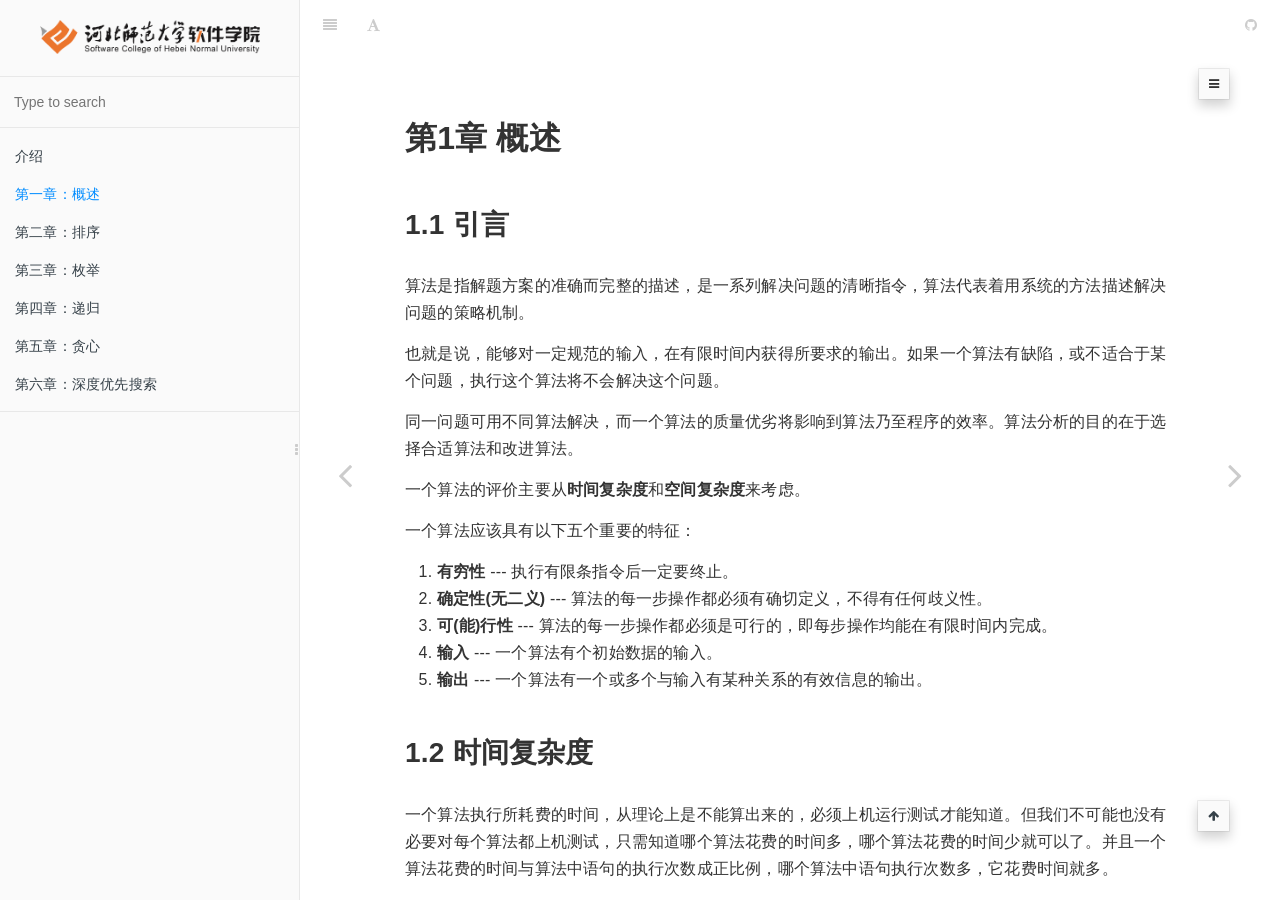
==== commit 72c9f880: "add ch06 dfs" ====
--- a/slides/ch01.html
+++ b/slides/ch01.html
@@ -210,6 +210,19 @@
             
                     
                     第五章：贪心
+            
+                </a>
+            
+
+            
+        </li>
+    
+        <li class="chapter " data-level="7" data-path="ch06.html">
+            
+                <a href="ch06.html">
+            
+                    
+                    第六章：深度优先搜索
             
                 </a>
             
@@ -334,7 +347,7 @@
 </li>
 </ul>
 <footer class="page-footer"><span class="copyright">Copyright &#xA9; eetze 2019 all right reserved&#xFF0C;powered by Gitbook</span><span class="footer-modification">File Modify: 
-2019-10-06 17:10:55
+2019-10-12 08:49:06
 </span></footer>
                                 
                                 </section>
@@ -378,7 +391,7 @@
     <script>
         var gitbook = gitbook || [];
         gitbook.push(function() {
-            gitbook.page.hasChanged({"page":{"title":"第一章：概述","level":"2","depth":0,"next":{"title":"第二章：排序","level":"3","depth":0,"path":"slides/ch02.md","ref":"slides/ch02.md","articles":[]},"previous":{"title":"介绍","level":"1","depth":0,"path":"README.md","ref":"README.md","articles":[]},"dir":"ltr"},"config":{"plugins":["favicon","-sharing","folding-chapters","-highlight","prism","prism-themes","splitter","-lunr","-search","search-plus","github","anchor-navigation-ex","fancybox","insert-logo-link-style","mathjax","tbfed-pagefooter@^0.0.1","code","click-reveal","accordion","livereload"],"styles":{"website":"styles/website.css"},"pluginsConfig":{"tbfed-pagefooter":{"copyright":"Copyright © eetze 2019"},"prism":{"css":["prism-themes/themes/prism-ghcolors.css"],"lang":{"Java":"java","XML":"xml"}},"fancybox":{"helpers":{"buttons":{}}},"github":{"url":"https://github.com/edu2act/course-algorithm"},"livereload":{},"splitter":{},"accordion":{},"insert-logo-link-style":{"src":"images/logo.png","style":"background: none; width: 220px;","link":"http://github.com/edu2act","target":""},"code":{"copyButtons":true},"fontsettings":{"theme":"white","family":"sans","size":2},"folding-chapters":{},"click-reveal":{},"anchor-navigation-ex":{"associatedWithSummary":false,"showLevel":false,"multipleH1":false,"float":{"floatIcon":"fa fa-navicon","level1Icon":"","level2Icon":"","level3Icon":"","showLevelIcon":false},"mode":"float","pageTop":{"level1Icon":"","level2Icon":"","level3Icon":"","showLevelIcon":false},"printLog":false,"showGoTop":true},"favicon":{"shortcut":"images/favicon.ico","bookmark":"images/favicon.ico","appleTouch":"images/apple-touch-icon.png","appleTouchMore":{"120x120":"images/apple-touch-icon-120x120.png","180x180":"images/apple-touch-icon-180x180.png"}},"prism-themes":{},"mathjax":{"forceSVG":false,"version":"2.6-latest"},"theme-default":{"showLevel":false,"styles":{"website":"styles/website.css","pdf":"styles/pdf.css","epub":"styles/epub.css","mobi":"styles/mobi.css","ebook":"styles/ebook.css","print":"styles/print.css"}},"search-plus":{}},"theme":"default","author":"Eetze","pdf":{"pageNumbers":true,"fontSize":12,"fontFamily":"Arial","paperSize":"a4","chapterMark":"pagebreak","pageBreaksBefore":"/","margin":{"right":62,"left":62,"top":56,"bottom":56}},"structure":{"langs":"LANGS.md","readme":"README.md","glossary":"GLOSSARY.md","summary":"SUMMARY.md"},"variables":{},"title":"算法分析与设计","language":"zh-hans","gitbook":">=3.0.0","description":"算法分析与设计"},"file":{"path":"slides/ch01.md","mtime":"2019-10-06T09:10:55.031Z","type":"markdown"},"gitbook":{"version":"3.0.0","time":"2019-10-08T08:25:21.121Z"},"basePath":"..","book":{"language":""}});
+            gitbook.page.hasChanged({"page":{"title":"第一章：概述","level":"2","depth":0,"next":{"title":"第二章：排序","level":"3","depth":0,"path":"slides/ch02.md","ref":"slides/ch02.md","articles":[]},"previous":{"title":"介绍","level":"1","depth":0,"path":"README.md","ref":"README.md","articles":[]},"dir":"ltr"},"config":{"plugins":["favicon","-sharing","folding-chapters","-highlight","prism","prism-themes","splitter","-lunr","-search","search-plus","github","anchor-navigation-ex","fancybox","insert-logo-link-style","mathjax","tbfed-pagefooter@^0.0.1","code","click-reveal","accordion"],"styles":{"website":"styles/website.css"},"pluginsConfig":{"tbfed-pagefooter":{"copyright":"Copyright © eetze 2019"},"prism":{"css":["prism-themes/themes/prism-ghcolors.css"],"lang":{"Java":"java","XML":"xml"}},"fancybox":{"helpers":{"buttons":{}}},"github":{"url":"https://github.com/edu2act/course-algorithm"},"splitter":{},"accordion":{},"insert-logo-link-style":{"src":"images/logo.png","style":"background: none; width: 220px;","link":"http://github.com/edu2act","target":""},"code":{"copyButtons":true},"fontsettings":{"theme":"white","family":"sans","size":2},"folding-chapters":{},"click-reveal":{},"anchor-navigation-ex":{"associatedWithSummary":false,"showLevel":false,"multipleH1":false,"float":{"floatIcon":"fa fa-navicon","level1Icon":"","level2Icon":"","level3Icon":"","showLevelIcon":false},"mode":"float","pageTop":{"level1Icon":"","level2Icon":"","level3Icon":"","showLevelIcon":false},"printLog":false,"showGoTop":true},"favicon":{"shortcut":"images/favicon.ico","bookmark":"images/favicon.ico","appleTouch":"images/apple-touch-icon.png","appleTouchMore":{"120x120":"images/apple-touch-icon-120x120.png","180x180":"images/apple-touch-icon-180x180.png"}},"prism-themes":{},"mathjax":{"forceSVG":false,"version":"2.6-latest"},"theme-default":{"showLevel":false,"styles":{"website":"styles/website.css","pdf":"styles/pdf.css","epub":"styles/epub.css","mobi":"styles/mobi.css","ebook":"styles/ebook.css","print":"styles/print.css"}},"search-plus":{}},"theme":"default","author":"Eetze","pdf":{"pageNumbers":true,"fontSize":12,"fontFamily":"Arial","paperSize":"a4","chapterMark":"pagebreak","pageBreaksBefore":"/","margin":{"right":62,"left":62,"top":56,"bottom":56}},"structure":{"langs":"LANGS.md","readme":"README.md","glossary":"GLOSSARY.md","summary":"SUMMARY.md"},"variables":{},"title":"算法分析与设计","language":"zh-hans","gitbook":">=3.0.0","description":"算法分析与设计"},"file":{"path":"slides/ch01.md","mtime":"2019-10-12T00:49:06.389Z","type":"markdown"},"gitbook":{"version":"3.0.0","time":"2019-10-17T09:25:47.675Z"},"basePath":"..","book":{"language":""}});
         });
     </script>
 </div>
@@ -452,10 +465,6 @@
         
     
         
-        <script src="../gitbook/gitbook-plugin-livereload/plugin.js"></script>
-        
-    
-        
         <script src="../gitbook/gitbook-plugin-fontsettings/buttons.js"></script>
         
     
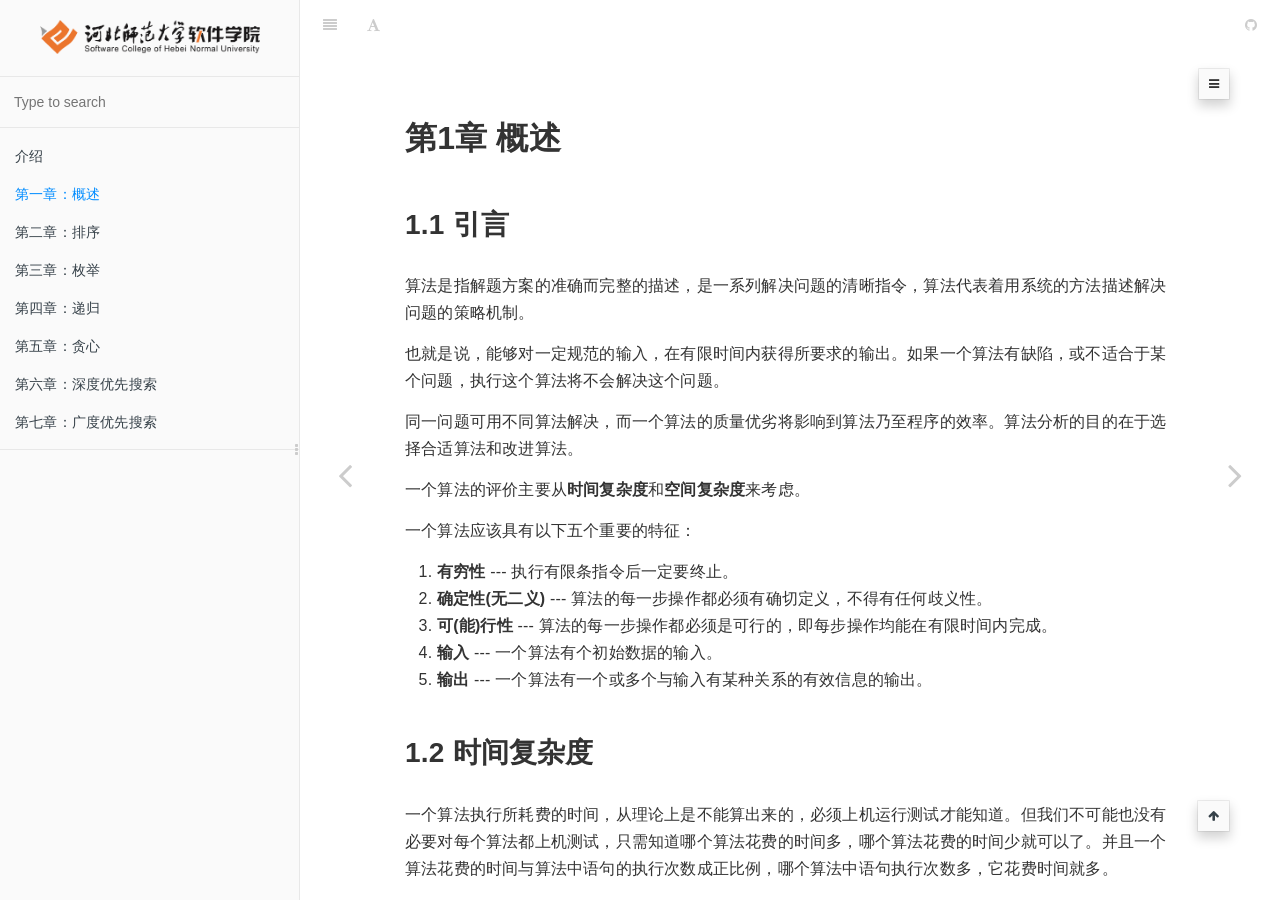
==== commit b768fbd1: "add ch07 bfs" ====
--- a/slides/ch01.html
+++ b/slides/ch01.html
@@ -223,6 +223,19 @@
             
                     
                     第六章：深度优先搜索
+            
+                </a>
+            
+
+            
+        </li>
+    
+        <li class="chapter " data-level="8" data-path="ch07.html">
+            
+                <a href="ch07.html">
+            
+                    
+                    第七章：广度优先搜索
             
                 </a>
             
@@ -347,7 +360,7 @@
 </li>
 </ul>
 <footer class="page-footer"><span class="copyright">Copyright &#xA9; eetze 2019 all right reserved&#xFF0C;powered by Gitbook</span><span class="footer-modification">File Modify: 
-2019-10-12 08:49:06
+2019-10-24 22:47:47
 </span></footer>
                                 
                                 </section>
@@ -391,7 +404,7 @@
     <script>
         var gitbook = gitbook || [];
         gitbook.push(function() {
-            gitbook.page.hasChanged({"page":{"title":"第一章：概述","level":"2","depth":0,"next":{"title":"第二章：排序","level":"3","depth":0,"path":"slides/ch02.md","ref":"slides/ch02.md","articles":[]},"previous":{"title":"介绍","level":"1","depth":0,"path":"README.md","ref":"README.md","articles":[]},"dir":"ltr"},"config":{"plugins":["favicon","-sharing","folding-chapters","-highlight","prism","prism-themes","splitter","-lunr","-search","search-plus","github","anchor-navigation-ex","fancybox","insert-logo-link-style","mathjax","tbfed-pagefooter@^0.0.1","code","click-reveal","accordion"],"styles":{"website":"styles/website.css"},"pluginsConfig":{"tbfed-pagefooter":{"copyright":"Copyright © eetze 2019"},"prism":{"css":["prism-themes/themes/prism-ghcolors.css"],"lang":{"Java":"java","XML":"xml"}},"fancybox":{"helpers":{"buttons":{}}},"github":{"url":"https://github.com/edu2act/course-algorithm"},"splitter":{},"accordion":{},"insert-logo-link-style":{"src":"images/logo.png","style":"background: none; width: 220px;","link":"http://github.com/edu2act","target":""},"code":{"copyButtons":true},"fontsettings":{"theme":"white","family":"sans","size":2},"folding-chapters":{},"click-reveal":{},"anchor-navigation-ex":{"associatedWithSummary":false,"showLevel":false,"multipleH1":false,"float":{"floatIcon":"fa fa-navicon","level1Icon":"","level2Icon":"","level3Icon":"","showLevelIcon":false},"mode":"float","pageTop":{"level1Icon":"","level2Icon":"","level3Icon":"","showLevelIcon":false},"printLog":false,"showGoTop":true},"favicon":{"shortcut":"images/favicon.ico","bookmark":"images/favicon.ico","appleTouch":"images/apple-touch-icon.png","appleTouchMore":{"120x120":"images/apple-touch-icon-120x120.png","180x180":"images/apple-touch-icon-180x180.png"}},"prism-themes":{},"mathjax":{"forceSVG":false,"version":"2.6-latest"},"theme-default":{"showLevel":false,"styles":{"website":"styles/website.css","pdf":"styles/pdf.css","epub":"styles/epub.css","mobi":"styles/mobi.css","ebook":"styles/ebook.css","print":"styles/print.css"}},"search-plus":{}},"theme":"default","author":"Eetze","pdf":{"pageNumbers":true,"fontSize":12,"fontFamily":"Arial","paperSize":"a4","chapterMark":"pagebreak","pageBreaksBefore":"/","margin":{"right":62,"left":62,"top":56,"bottom":56}},"structure":{"langs":"LANGS.md","readme":"README.md","glossary":"GLOSSARY.md","summary":"SUMMARY.md"},"variables":{},"title":"算法分析与设计","language":"zh-hans","gitbook":">=3.0.0","description":"算法分析与设计"},"file":{"path":"slides/ch01.md","mtime":"2019-10-12T00:49:06.389Z","type":"markdown"},"gitbook":{"version":"3.0.0","time":"2019-10-17T09:25:47.675Z"},"basePath":"..","book":{"language":""}});
+            gitbook.page.hasChanged({"page":{"title":"第一章：概述","level":"2","depth":0,"next":{"title":"第二章：排序","level":"3","depth":0,"path":"slides/ch02.md","ref":"slides/ch02.md","articles":[]},"previous":{"title":"介绍","level":"1","depth":0,"path":"README.md","ref":"README.md","articles":[]},"dir":"ltr"},"config":{"plugins":["favicon","-sharing","folding-chapters","-highlight","prism","prism-themes","splitter","-lunr","-search","search-plus","github","anchor-navigation-ex","fancybox","insert-logo-link-style","mathjax","tbfed-pagefooter@^0.0.1","code","click-reveal","accordion","livereload"],"styles":{"website":"styles/website.css"},"pluginsConfig":{"tbfed-pagefooter":{"copyright":"Copyright © eetze 2019"},"prism":{"css":["prism-themes/themes/prism-ghcolors.css"],"lang":{"Java":"java","XML":"xml"}},"fancybox":{"helpers":{"buttons":{}}},"github":{"url":"https://github.com/edu2act/course-algorithm"},"livereload":{},"splitter":{},"accordion":{},"insert-logo-link-style":{"src":"images/logo.png","style":"background: none; width: 220px;","link":"http://github.com/edu2act","target":""},"code":{"copyButtons":true},"fontsettings":{"theme":"white","family":"sans","size":2},"folding-chapters":{},"click-reveal":{},"anchor-navigation-ex":{"associatedWithSummary":false,"showLevel":false,"multipleH1":false,"float":{"floatIcon":"fa fa-navicon","level1Icon":"","level2Icon":"","level3Icon":"","showLevelIcon":false},"mode":"float","pageTop":{"level1Icon":"","level2Icon":"","level3Icon":"","showLevelIcon":false},"printLog":false,"showGoTop":true},"favicon":{"shortcut":"images/favicon.ico","bookmark":"images/favicon.ico","appleTouch":"images/apple-touch-icon.png","appleTouchMore":{"120x120":"images/apple-touch-icon-120x120.png","180x180":"images/apple-touch-icon-180x180.png"}},"prism-themes":{},"mathjax":{"forceSVG":false,"version":"2.6-latest"},"theme-default":{"showLevel":false,"styles":{"website":"styles/website.css","pdf":"styles/pdf.css","epub":"styles/epub.css","mobi":"styles/mobi.css","ebook":"styles/ebook.css","print":"styles/print.css"}},"search-plus":{}},"theme":"default","author":"Eetze","pdf":{"pageNumbers":true,"fontSize":12,"fontFamily":"Arial","paperSize":"a4","chapterMark":"pagebreak","pageBreaksBefore":"/","margin":{"right":62,"left":62,"top":56,"bottom":56}},"structure":{"langs":"LANGS.md","readme":"README.md","glossary":"GLOSSARY.md","summary":"SUMMARY.md"},"variables":{},"title":"算法分析与设计","language":"zh-hans","gitbook":">=3.0.0","description":"算法分析与设计"},"file":{"path":"slides/ch01.md","mtime":"2019-10-24T14:47:47.520Z","type":"markdown"},"gitbook":{"version":"3.0.0","time":"2019-11-07T06:11:26.371Z"},"basePath":"..","book":{"language":""}});
         });
     </script>
 </div>
@@ -465,6 +478,10 @@
         
     
         
+        <script src="../gitbook/gitbook-plugin-livereload/plugin.js"></script>
+        
+    
+        
         <script src="../gitbook/gitbook-plugin-fontsettings/buttons.js"></script>
         
     
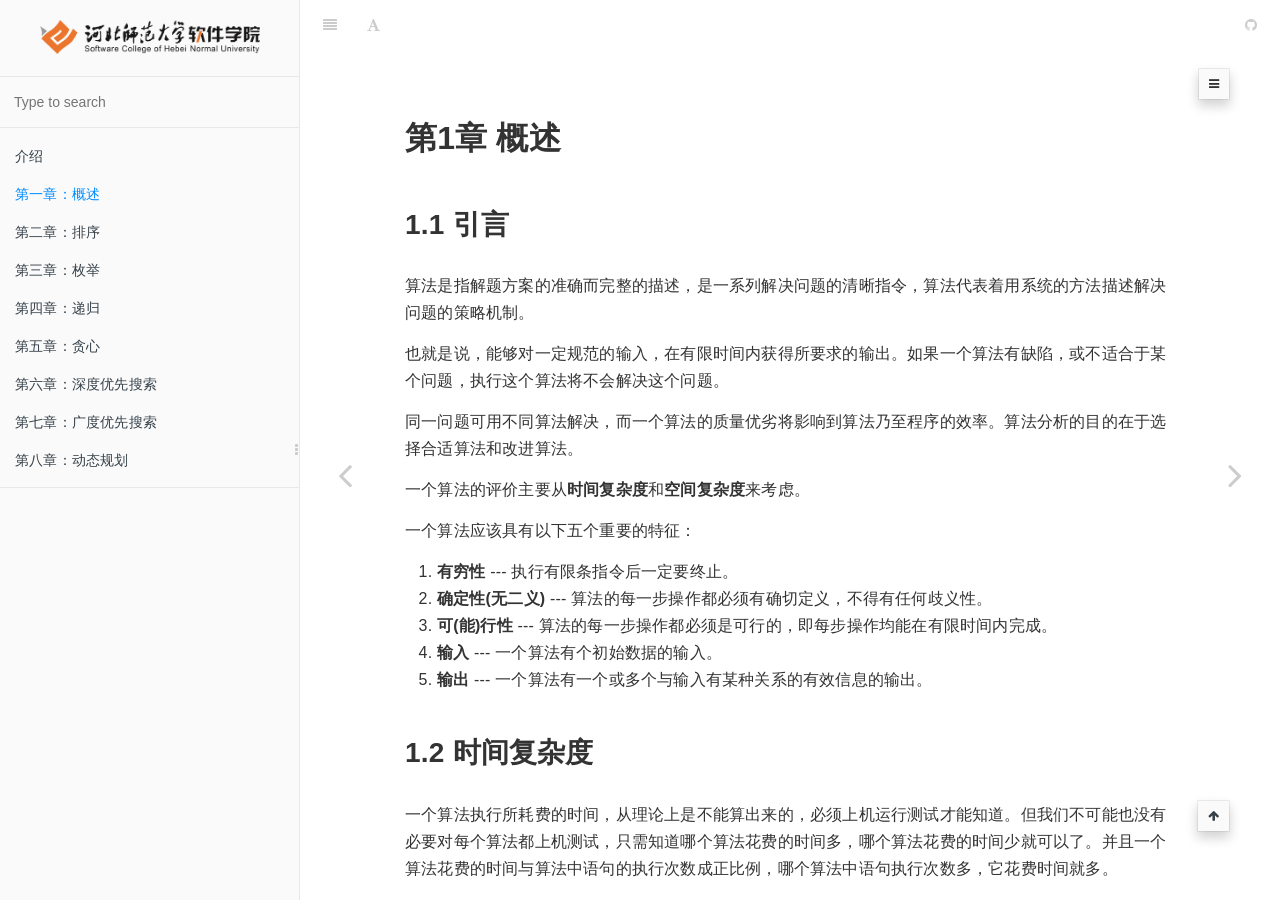
==== commit 95e21ea6: "add ch08 dp" ====
--- a/slides/ch01.html
+++ b/slides/ch01.html
@@ -236,6 +236,19 @@
             
                     
                     第七章：广度优先搜索
+            
+                </a>
+            
+
+            
+        </li>
+    
+        <li class="chapter " data-level="9" data-path="ch08.html">
+            
+                <a href="ch08.html">
+            
+                    
+                    第八章：动态规划
             
                 </a>
             
@@ -360,7 +373,7 @@
 </li>
 </ul>
 <footer class="page-footer"><span class="copyright">Copyright &#xA9; eetze 2019 all right reserved&#xFF0C;powered by Gitbook</span><span class="footer-modification">File Modify: 
-2019-10-24 22:47:47
+2019-11-07 16:02:12
 </span></footer>
                                 
                                 </section>
@@ -404,7 +417,7 @@
     <script>
         var gitbook = gitbook || [];
         gitbook.push(function() {
-            gitbook.page.hasChanged({"page":{"title":"第一章：概述","level":"2","depth":0,"next":{"title":"第二章：排序","level":"3","depth":0,"path":"slides/ch02.md","ref":"slides/ch02.md","articles":[]},"previous":{"title":"介绍","level":"1","depth":0,"path":"README.md","ref":"README.md","articles":[]},"dir":"ltr"},"config":{"plugins":["favicon","-sharing","folding-chapters","-highlight","prism","prism-themes","splitter","-lunr","-search","search-plus","github","anchor-navigation-ex","fancybox","insert-logo-link-style","mathjax","tbfed-pagefooter@^0.0.1","code","click-reveal","accordion","livereload"],"styles":{"website":"styles/website.css"},"pluginsConfig":{"tbfed-pagefooter":{"copyright":"Copyright © eetze 2019"},"prism":{"css":["prism-themes/themes/prism-ghcolors.css"],"lang":{"Java":"java","XML":"xml"}},"fancybox":{"helpers":{"buttons":{}}},"github":{"url":"https://github.com/edu2act/course-algorithm"},"livereload":{},"splitter":{},"accordion":{},"insert-logo-link-style":{"src":"images/logo.png","style":"background: none; width: 220px;","link":"http://github.com/edu2act","target":""},"code":{"copyButtons":true},"fontsettings":{"theme":"white","family":"sans","size":2},"folding-chapters":{},"click-reveal":{},"anchor-navigation-ex":{"associatedWithSummary":false,"showLevel":false,"multipleH1":false,"float":{"floatIcon":"fa fa-navicon","level1Icon":"","level2Icon":"","level3Icon":"","showLevelIcon":false},"mode":"float","pageTop":{"level1Icon":"","level2Icon":"","level3Icon":"","showLevelIcon":false},"printLog":false,"showGoTop":true},"favicon":{"shortcut":"images/favicon.ico","bookmark":"images/favicon.ico","appleTouch":"images/apple-touch-icon.png","appleTouchMore":{"120x120":"images/apple-touch-icon-120x120.png","180x180":"images/apple-touch-icon-180x180.png"}},"prism-themes":{},"mathjax":{"forceSVG":false,"version":"2.6-latest"},"theme-default":{"showLevel":false,"styles":{"website":"styles/website.css","pdf":"styles/pdf.css","epub":"styles/epub.css","mobi":"styles/mobi.css","ebook":"styles/ebook.css","print":"styles/print.css"}},"search-plus":{}},"theme":"default","author":"Eetze","pdf":{"pageNumbers":true,"fontSize":12,"fontFamily":"Arial","paperSize":"a4","chapterMark":"pagebreak","pageBreaksBefore":"/","margin":{"right":62,"left":62,"top":56,"bottom":56}},"structure":{"langs":"LANGS.md","readme":"README.md","glossary":"GLOSSARY.md","summary":"SUMMARY.md"},"variables":{},"title":"算法分析与设计","language":"zh-hans","gitbook":">=3.0.0","description":"算法分析与设计"},"file":{"path":"slides/ch01.md","mtime":"2019-10-24T14:47:47.520Z","type":"markdown"},"gitbook":{"version":"3.0.0","time":"2019-11-07T06:11:26.371Z"},"basePath":"..","book":{"language":""}});
+            gitbook.page.hasChanged({"page":{"title":"第一章：概述","level":"2","depth":0,"next":{"title":"第二章：排序","level":"3","depth":0,"path":"slides/ch02.md","ref":"slides/ch02.md","articles":[]},"previous":{"title":"介绍","level":"1","depth":0,"path":"README.md","ref":"README.md","articles":[]},"dir":"ltr"},"config":{"plugins":["favicon","-sharing","folding-chapters","-highlight","prism","prism-themes","splitter","-lunr","-search","search-plus","github","anchor-navigation-ex","fancybox","insert-logo-link-style","mathjax","tbfed-pagefooter@^0.0.1","code","click-reveal","accordion","livereload"],"styles":{"website":"styles/website.css"},"pluginsConfig":{"tbfed-pagefooter":{"copyright":"Copyright © eetze 2019"},"prism":{"css":["prism-themes/themes/prism-ghcolors.css"],"lang":{"Java":"java","XML":"xml"}},"fancybox":{"helpers":{"buttons":{}}},"github":{"url":"https://github.com/edu2act/course-algorithm"},"livereload":{},"splitter":{},"accordion":{},"insert-logo-link-style":{"src":"images/logo.png","style":"background: none; width: 220px;","link":"http://github.com/edu2act","target":""},"code":{"copyButtons":true},"fontsettings":{"theme":"white","family":"sans","size":2},"folding-chapters":{},"click-reveal":{},"anchor-navigation-ex":{"associatedWithSummary":false,"showLevel":false,"multipleH1":false,"float":{"floatIcon":"fa fa-navicon","level1Icon":"","level2Icon":"","level3Icon":"","showLevelIcon":false},"mode":"float","pageTop":{"level1Icon":"","level2Icon":"","level3Icon":"","showLevelIcon":false},"printLog":false,"showGoTop":true},"favicon":{"shortcut":"images/favicon.ico","bookmark":"images/favicon.ico","appleTouch":"images/apple-touch-icon.png","appleTouchMore":{"120x120":"images/apple-touch-icon-120x120.png","180x180":"images/apple-touch-icon-180x180.png"}},"prism-themes":{},"mathjax":{"forceSVG":false,"version":"2.6-latest"},"theme-default":{"showLevel":false,"styles":{"website":"styles/website.css","pdf":"styles/pdf.css","epub":"styles/epub.css","mobi":"styles/mobi.css","ebook":"styles/ebook.css","print":"styles/print.css"}},"search-plus":{}},"theme":"default","author":"Eetze","pdf":{"pageNumbers":true,"fontSize":12,"fontFamily":"Arial","paperSize":"a4","chapterMark":"pagebreak","pageBreaksBefore":"/","margin":{"right":62,"left":62,"top":56,"bottom":56}},"structure":{"langs":"LANGS.md","readme":"README.md","glossary":"GLOSSARY.md","summary":"SUMMARY.md"},"variables":{},"title":"算法分析与设计","language":"zh-hans","gitbook":">=3.0.0","description":"算法分析与设计"},"file":{"path":"slides/ch01.md","mtime":"2019-11-07T08:02:12.799Z","type":"markdown"},"gitbook":{"version":"3.0.0","time":"2019-11-28T13:34:07.266Z"},"basePath":"..","book":{"language":""}});
         });
     </script>
 </div>
